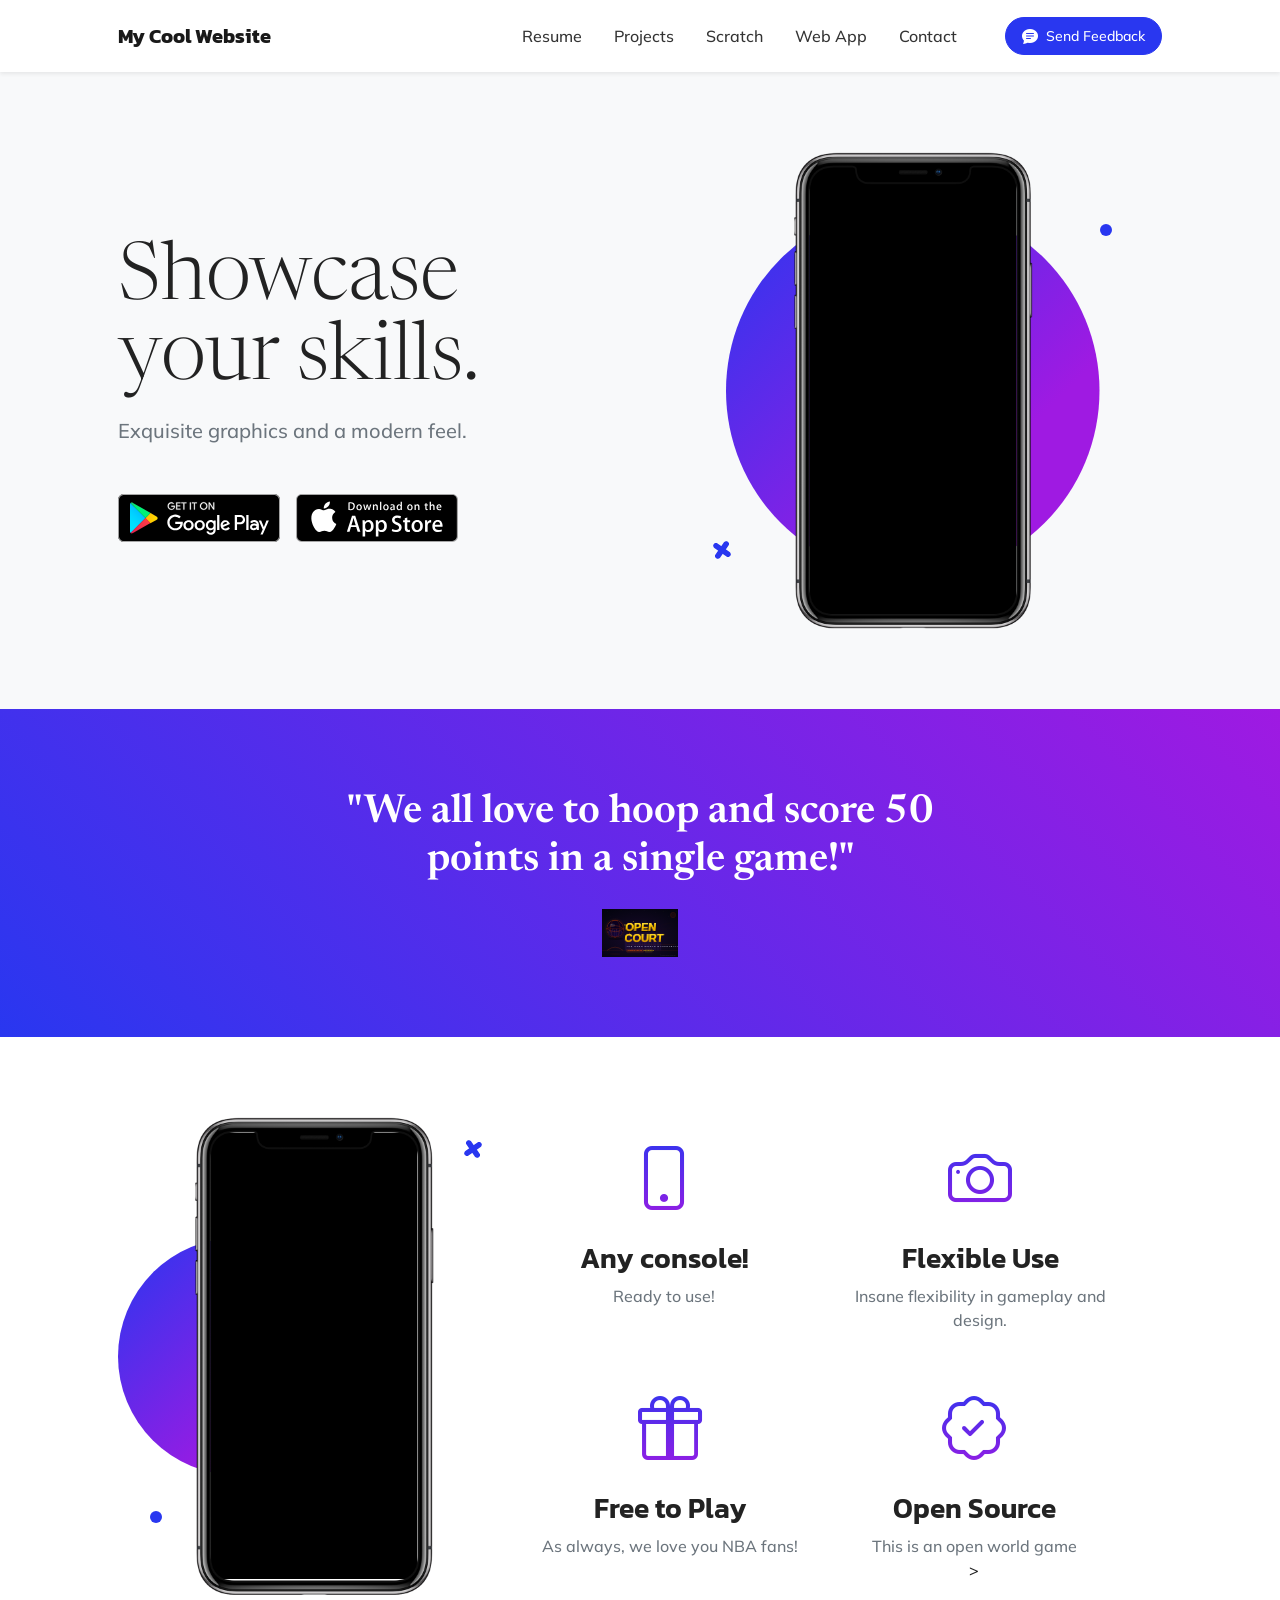
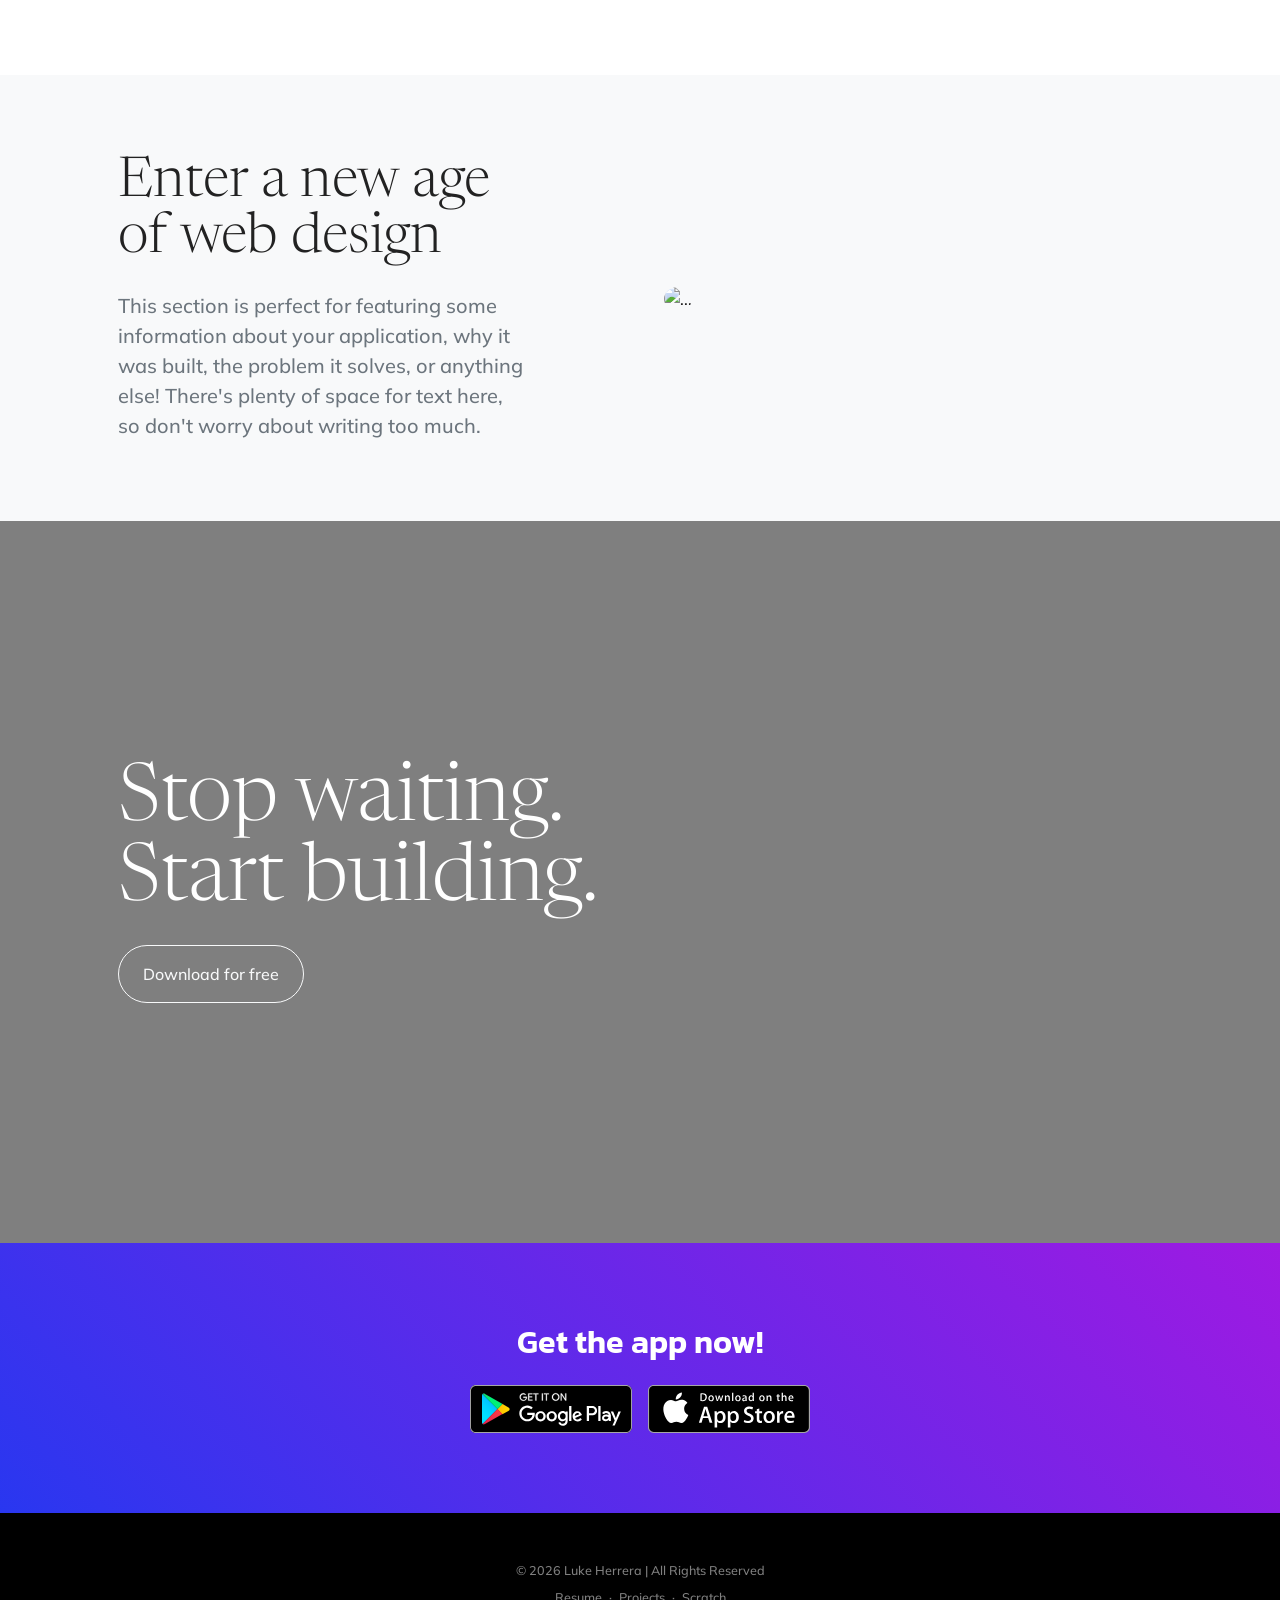
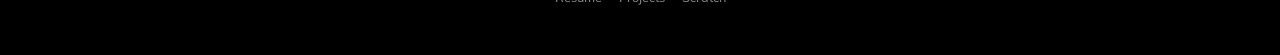
==== index.html @ caa9b6da "first commit" ====
<!DOCTYPE html>
<html lang="en">
    <head>
        <meta charset="utf-8" />
        <meta name="viewport" content="width=device-width, initial-scale=1, shrink-to-fit=no" />
        <meta name="description" content="" />
        <meta name="author" content="" />
        <title>NBA Time!</title>
        <link rel="icon" type="image/x-icon" href="assets/favicon.ico" />
        <!-- Bootstrap icons-->
        <link href="https://cdn.jsdelivr.net/npm/bootstrap-icons@1.5.0/font/bootstrap-icons.css" rel="stylesheet" />
        <!-- Google fonts-->
        <link rel="preconnect" href="https://fonts.gstatic.com" />
        <link href="https://fonts.googleapis.com/css2?family=Newsreader:ital,wght@0,600;1,600&amp;display=swap" rel="stylesheet" />
        <link href="https://fonts.googleapis.com/css2?family=Mulish:ital,wght@0,300;0,500;0,600;0,700;1,300;1,500;1,600;1,700&amp;display=swap" rel="stylesheet" />
        <link href="https://fonts.googleapis.com/css2?family=Kanit:ital,wght@0,400;1,400&amp;display=swap" rel="stylesheet" />
        <!-- Core theme CSS (includes Bootstrap)-->
        <link href="css/styles.css" rel="stylesheet" />
        <link href="css/custom.css" rel="stylesheet" />
    </head>
    <body id="page-top">
        <!-- Navigation-->
        <nav class="navbar navbar-expand-lg navbar-light fixed-top shadow-sm" id="mainNav">
            <div class="container px-5">
                <a class="navbar-brand fw-bold" href="index.html">My Cool Website</a>
                <button class="navbar-toggler" type="button" data-bs-toggle="collapse" data-bs-target="#navbarResponsive" aria-controls="navbarResponsive" aria-expanded="false" aria-label="Toggle navigation">
                    Menu
                    <i class="bi-list"></i>
                </button>
                <div class="collapse navbar-collapse" id="navbarResponsive">
                    <ul class="navbar-nav ms-auto me-4 my-3 my-lg-0">
                        <li class="nav-item"><a class="nav-link me-lg-3" href="about.html">Resume</a></li>
                        <li class="nav-item"><a class="nav-link me-lg-3" href="projects.html">Projects</a></li>
                        <li class="nav-item"><a class="nav-link me-lg-3" href="scratch.html">Scratch</a></li>
                        <li class="nav-item"><a class="nav-link me-lg-3" href="app.html">Web App</a></li>
                        <li class="nav-item"><a class="nav-link me-lg-3" href="#download">Contact</a></li>
                    </ul>
                    <button class="btn btn-primary rounded-pill px-3 mb-2 mb-lg-0" data-bs-toggle="modal" data-bs-target="#feedbackModal">
                        <span class="d-flex align-items-center">
                            <i class="bi-chat-text-fill me-2"></i>
                            <span class="small">Send Feedback</span>
                        </span>
                    </button>
                </div>
            </div>
        </nav>
        <!-- Mashead header-->
        <header class="masthead">
            <div class="container px-5">
                <div class="row gx-5 align-items-center">
                    <div class="col-lg-6">
                        <!-- Mashead text and app badges-->
                        <div class="mb-5 mb-lg-0 text-center text-lg-start">
                            <h1 class="display-1 lh-1 mb-3">Showcase your skills.</h1>
                            <p class="lead fw-normal text-muted mb-5">Exquisite graphics and a modern feel.</p>
                            <div class="d-flex flex-column flex-lg-row align-items-center">
                                <a class="me-lg-3 mb-4 mb-lg-0" href="#!"><img class="app-badge" src="assets/img/google-play-badge.svg" alt="..." /></a>
                                <a href="#!"><img class="app-badge" src="assets/img/app-store-badge.svg" alt="..." /></a>
                            </div>
                        </div>
                    </div>
                    <div class="col-lg-6">
                        <!-- Masthead device mockup feature-->
                        <div class="masthead-device-mockup">
                            <svg class="circle" viewBox="0 0 100 100" xmlns="http://www.w3.org/2000/svg">
                                <defs>
                                    <linearGradient id="circleGradient" gradientTransform="rotate(45)">
                                        <stop class="gradient-start-color" offset="0%"></stop>
                                        <stop class="gradient-end-color" offset="100%"></stop>
                                    </linearGradient>
                                </defs>
                                <circle cx="50" cy="50" r="50"></circle></svg
                            ><svg class="shape-1 d-none d-sm-block" viewBox="0 0 240.83 240.83" xmlns="http://www.w3.org/2000/svg">
                                <rect x="-32.54" y="78.39" width="305.92" height="84.05" rx="42.03" transform="translate(120.42 -49.88) rotate(45)"></rect>
                                <rect x="-32.54" y="78.39" width="305.92" height="84.05" rx="42.03" transform="translate(-49.88 120.42) rotate(-45)"></rect></svg
                            ><svg class="shape-2 d-none d-sm-block" viewBox="0 0 100 100" xmlns="http://www.w3.org/2000/svg"><circle cx="50" cy="50" r="50"></circle></svg>
                            <div class="device-wrapper">
                                <div class="device" data-device="iPhoneX" data-orientation="portrait" data-color="black">
                                    <div class="screen bg-black">
                                        <!-- PUT CONTENTS HERE:-->
                                        <!-- * * This can be a video, image, or just about anything else.-->
                                        <!-- * * Set the max width of your media to 100% and the height to-->
                                        <!-- * * 100% like the demo example below.-->
                                        <video muted="muted" autoplay="" loop="" style="max-width: 100%; height: 100%"><source src="assets/img/demo-screen.mp4" type="video/mp4" /></video>
                                    </div>
                                </div>
                            </div>
                        </div>
                    </div>
                </div>
            </div>
        </header>
        <!-- Quote/testimonial aside-->
        <aside class="text-center bg-gradient-primary-to-secondary">
            <div class="container px-5">
                <div class="row gx-5 justify-content-center">
                    <div class="col-xl-8">
                        <div class="h2 fs-1 text-white mb-4">"We all love to hoop and score 50 points in a single game!"</div>
                        <img src="assets/img/open-court-logo.svg" alt="..." style="height: 3rem" />
                    </div>
                </div>
            </div>
        </aside>
        <!-- App features section-->
        <section id="features">
            <div class="container px-5">
                <div class="row gx-5 align-items-center">
                    <div class="col-lg-8 order-lg-1 mb-5 mb-lg-0">
                        <div class="container-fluid px-5">
                            <div class="row gx-5">
                                <div class="col-md-6 mb-5">
                                    <!-- Feature item-->
                                    <div class="text-center">
                                        <i class="bi-phone icon-feature text-gradient d-block mb-3"></i>
                                        <h3 class="font-alt">Any console!</h3>
                                        <p class="text-muted mb-0">Ready to use!</p>
                                    </div>
                                </div>
                                <div class="col-md-6 mb-5">
                                    <!-- Feature item-->
                                    <div class="text-center">
                                        <i class="bi-camera icon-feature text-gradient d-block mb-3"></i>
                                        <h3 class="font-alt">Flexible Use</h3>
                                        <p class="text-muted mb-0">Insane flexibility in gameplay and design.</p>
                                    </div>
                                </div>
                            </div>
                            <div class="row">
                                <div class="col-md-6 mb-5 mb-md-0">
                                    <!-- Feature item-->
                                    <div class="text-center">
                                        <i class="bi-gift icon-feature text-gradient d-block mb-3"></i>
                                        <h3 class="font-alt">Free to Play</h3>
                                        <p class="text-muted mb-0">As always, we love you NBA fans!</p>
                                    </div>
                                </div>
                                <div class="col-md-6">
                                    <!-- Feature item-->
                                    <div class="text-center">
                                        <i class="bi-patch-check icon-feature text-gradient d-block mb-3"></i>
                                        <h3 class="font-alt">Open Source</h3>
                                        <p class="text-muted mb-0">This is an open world game</p>>
                                    </div>
                                </div>
                            </div>
                        </div>
                    </div>
                    <div class="col-lg-4 order-lg-0">
                        <!-- Features section device mockup-->
                        <div class="features-device-mockup">
                            <svg class="circle" viewBox="0 0 100 100" xmlns="http://www.w3.org/2000/svg">
                                <defs>
                                    <linearGradient id="circleGradient" gradientTransform="rotate(45)">
                                        <stop class="gradient-start-color" offset="0%"></stop>
                                        <stop class="gradient-end-color" offset="100%"></stop>
                                    </linearGradient>
                                </defs>
                                <circle cx="50" cy="50" r="50"></circle></svg
                            ><svg class="shape-1 d-none d-sm-block" viewBox="0 0 240.83 240.83" xmlns="http://www.w3.org/2000/svg">
                                <rect x="-32.54" y="78.39" width="305.92" height="84.05" rx="42.03" transform="translate(120.42 -49.88) rotate(45)"></rect>
                                <rect x="-32.54" y="78.39" width="305.92" height="84.05" rx="42.03" transform="translate(-49.88 120.42) rotate(-45)"></rect></svg
                            ><svg class="shape-2 d-none d-sm-block" viewBox="0 0 100 100" xmlns="http://www.w3.org/2000/svg"><circle cx="50" cy="50" r="50"></circle></svg>
                            <div class="device-wrapper">
                                <div class="device" data-device="iPhoneX" data-orientation="portrait" data-color="black">
                                    <div class="screen bg-black">
                                        <!-- PUT CONTENTS HERE:-->
                                        <!-- * * This can be a video, image, or just about anything else.-->
                                        <!-- * * Set the max width of your media to 100% and the height to-->
                                        <!-- * * 100% like the demo example below.-->
                                        <video muted="muted" autoplay="" loop="" style="max-width: 100%; height: 100%"><source src="assets/img/demo-screen.mp4" type="video/mp4" /></video>
                                    </div>
                                </div>
                            </div>
                        </div>
                    </div>
                </div>
            </div>
        </section>
        <!-- Basic features section-->
        <section class="bg-light">
            <div class="container px-5">
                <div class="row gx-5 align-items-center justify-content-center justify-content-lg-between">
                    <div class="col-12 col-lg-5">
                        <h2 class="display-4 lh-1 mb-4">Enter a new age of web design</h2>
                        <p class="lead fw-normal text-muted mb-5 mb-lg-0">This section is perfect for featuring some information about your application, why it was built, the problem it solves, or anything else! There's plenty of space for text here, so don't worry about writing too much.</p>
                    </div>
                    <div class="col-sm-8 col-md-6">
                        <div class="px-5 px-sm-0"><img class="img-fluid rounded-circle" src="https://source.unsplash.com/u8Jn2rzYIps/900x900" alt="..." /></div>
                    </div>
                </div>
            </div>
        </section>
        <!-- Call to action section-->
        <section class="cta">
            <div class="cta-content">
                <div class="container px-5">
                    <h2 class="text-white display-1 lh-1 mb-4">
                        Stop waiting.
                        <br />
                        Start building.
                    </h2>
                    <a class="btn btn-outline-light py-3 px-4 rounded-pill" href="https://startbootstrap.com/theme/new-age" target="_blank">Download for free</a>
                </div>
            </div>
        </section>
        <!-- App badge section-->
        <section class="bg-gradient-primary-to-secondary" id="download">
            <div class="container px-5">
                <h2 class="text-center text-white font-alt mb-4">Get the app now!</h2>
                <div class="d-flex flex-column flex-lg-row align-items-center justify-content-center">
                    <a class="me-lg-3 mb-4 mb-lg-0" href="#!"><img class="app-badge" src="assets/img/google-play-badge.svg" alt="..." /></a>
                    <a href="#!"><img class="app-badge" src="assets/img/app-store-badge.svg" alt="..." /></a>
                </div>
            </div>
        </section>
        <!-- Footer-->
        <footer class="bg-black text-center py-5">
            <div class="container px-5">
                <div class="text-white-50 small">
                    <div class="mb-2">&copy; 2026 Luke Herrera | All Rights Reserved</div>
                    <a href="about.html">Resume</a>
                    <span class="mx-1">&middot;</span>
                    <a href="projects.html">Projects</a>
                    <span class="mx-1">&middot;</span>
                    <a href="scratch.html">Scratch</a>
                </div>
            </div>
        </footer>
        <!-- Feedback Modal-->
        <div class="modal fade" id="feedbackModal" tabindex="-1" aria-labelledby="feedbackModalLabel" aria-hidden="true">
            <div class="modal-dialog modal-dialog-centered">
                <div class="modal-content">
                    <div class="modal-header bg-gradient-primary-to-secondary p-4">
                        <h5 class="modal-title font-alt text-white" id="feedbackModalLabel">Send feedback</h5>
                        <button class="btn-close btn-close-white" type="button" data-bs-dismiss="modal" aria-label="Close"></button>
                    </div>
                    <div class="modal-body border-0 p-4">
                        <!-- * * * * * * * * * * * * * * *-->
                        <!-- * * SB Forms Contact Form * *-->
                        <!-- * * * * * * * * * * * * * * *-->
                        <!-- This form is pre-integrated with SB Forms.-->
                        <!-- To make this form functional, sign up at-->
                        <!-- https://startbootstrap.com/solution/contact-forms-->
                        <!-- to get an API token!-->
                        <form id="contactForm" data-sb-form-api-token="API_TOKEN">
                            <!-- Name input-->
                            <div class="form-floating mb-3">
                                <input class="form-control" id="name" type="text" placeholder="Enter your name..." data-sb-validations="required" />
                                <label for="name">Full name</label>
                                <div class="invalid-feedback" data-sb-feedback="name:required">A name is required.</div>
                            </div>
                            <!-- Email address input-->
                            <div class="form-floating mb-3">
                                <input class="form-control" id="email" type="email" placeholder="name@example.com" data-sb-validations="required,email" />
                                <label for="email">Email address</label>
                                <div class="invalid-feedback" data-sb-feedback="email:required">An email is required.</div>
                                <div class="invalid-feedback" data-sb-feedback="email:email">Email is not valid.</div>
                            </div>
                            <!-- Phone number input-->
                            <div class="form-floating mb-3">
                                <input class="form-control" id="phone" type="tel" placeholder="(123) 456-7890" data-sb-validations="required" />
                                <label for="phone">Phone number</label>
                                <div class="invalid-feedback" data-sb-feedback="phone:required">A phone number is required.</div>
                            </div>
                            <!-- Message input-->
                            <div class="form-floating mb-3">
                                <textarea class="form-control" id="message" type="text" placeholder="Enter your message here..." style="height: 10rem" data-sb-validations="required"></textarea>
                                <label for="message">Message</label>
                                <div class="invalid-feedback" data-sb-feedback="message:required">A message is required.</div>
                            </div>
                            <!-- Submit success message-->
                            <!---->
                            <!-- This is what your users will see when the form-->
                            <!-- has successfully submitted-->
                            <div class="d-none" id="submitSuccessMessage">
                                <div class="text-center mb-3">
                                    <div class="fw-bolder">Form submission successful!</div>
                                    To activate this form, sign up at
                                    <br />
                                    <a href="https://startbootstrap.com/solution/contact-forms">https://startbootstrap.com/solution/contact-forms</a>
                                </div>
                            </div>
                            <!-- Submit error message-->
                            <!---->
                            <!-- This is what your users will see when there is-->
                            <!-- an error submitting the form-->
                            <div class="d-none" id="submitErrorMessage"><div class="text-center text-danger mb-3">Error sending message!</div></div>
                            <!-- Submit Button-->
                            <div class="d-grid"><button class="btn btn-primary rounded-pill btn-lg disabled" id="submitButton" type="submit">Submit</button></div>
                        </form>
                    </div>
                </div>
            </div>
        </div>
        <!-- Bootstrap core JS-->
        <script src="https://cdn.jsdelivr.net/npm/bootstrap@5.2.3/dist/js/bootstrap.bundle.min.js"></script>
        <!-- Core theme JS-->
        <script src="js/scripts.js"></script>
        <!-- * * * * * * * * * * * * * * * * * * * * * * * * * * * * * * * * * * * * * * * *-->
        <!-- * *                               SB Forms JS                               * *-->
        <!-- * * Activate your form at https://startbootstrap.com/solution/contact-forms * *-->
        <!-- * * * * * * * * * * * * * * * * * * * * * * * * * * * * * * * * * * * * * * * *-->
        <script src="https://cdn.startbootstrap.com/sb-forms-latest.js"></script>
    </body>
</html>
---- css/custom.css ----
/* Custom overrides for professional pages */
body { font-family: 'Mulish', Arial, sans-serif; color: #222; }
.header-brand { color: #0d6efd; }
.resume-item { margin-bottom: 1.5rem; }
.card { border-radius: 0.5rem; }
.navbar .nav-link { color: #333 !important; }
footer { font-size: 0.9rem; color: #666; }

header.bg-primary.text-white {
  position: relative;
  background-image: url('https://images.ctfassets.net/0wjmk6wgfops/4BBUxQ4lkEI2pjPSYqtrH7/689cbfdfa76ab363467bbd0c897ea9a3/AdobeStock_287502450.jpeg');
  background-size: cover;
  background-position: center;
  background-repeat: no-repeat;
  color: #fff;
}

header.bg-primary.text-white::before {
  content: '';
  position: absolute;
  inset: 0;
  background: rgba(41, 55, 240, 0.55);
  mix-blend-mode: multiply;
}

header.bg-primary.text-white .container {
  position: relative;
  z-index: 1;
}

/* Utility layout blocks */
.block-left { float:left; width:65%; }
.block-right { float:right; width:30%; }
.block-center { text-align:center; }
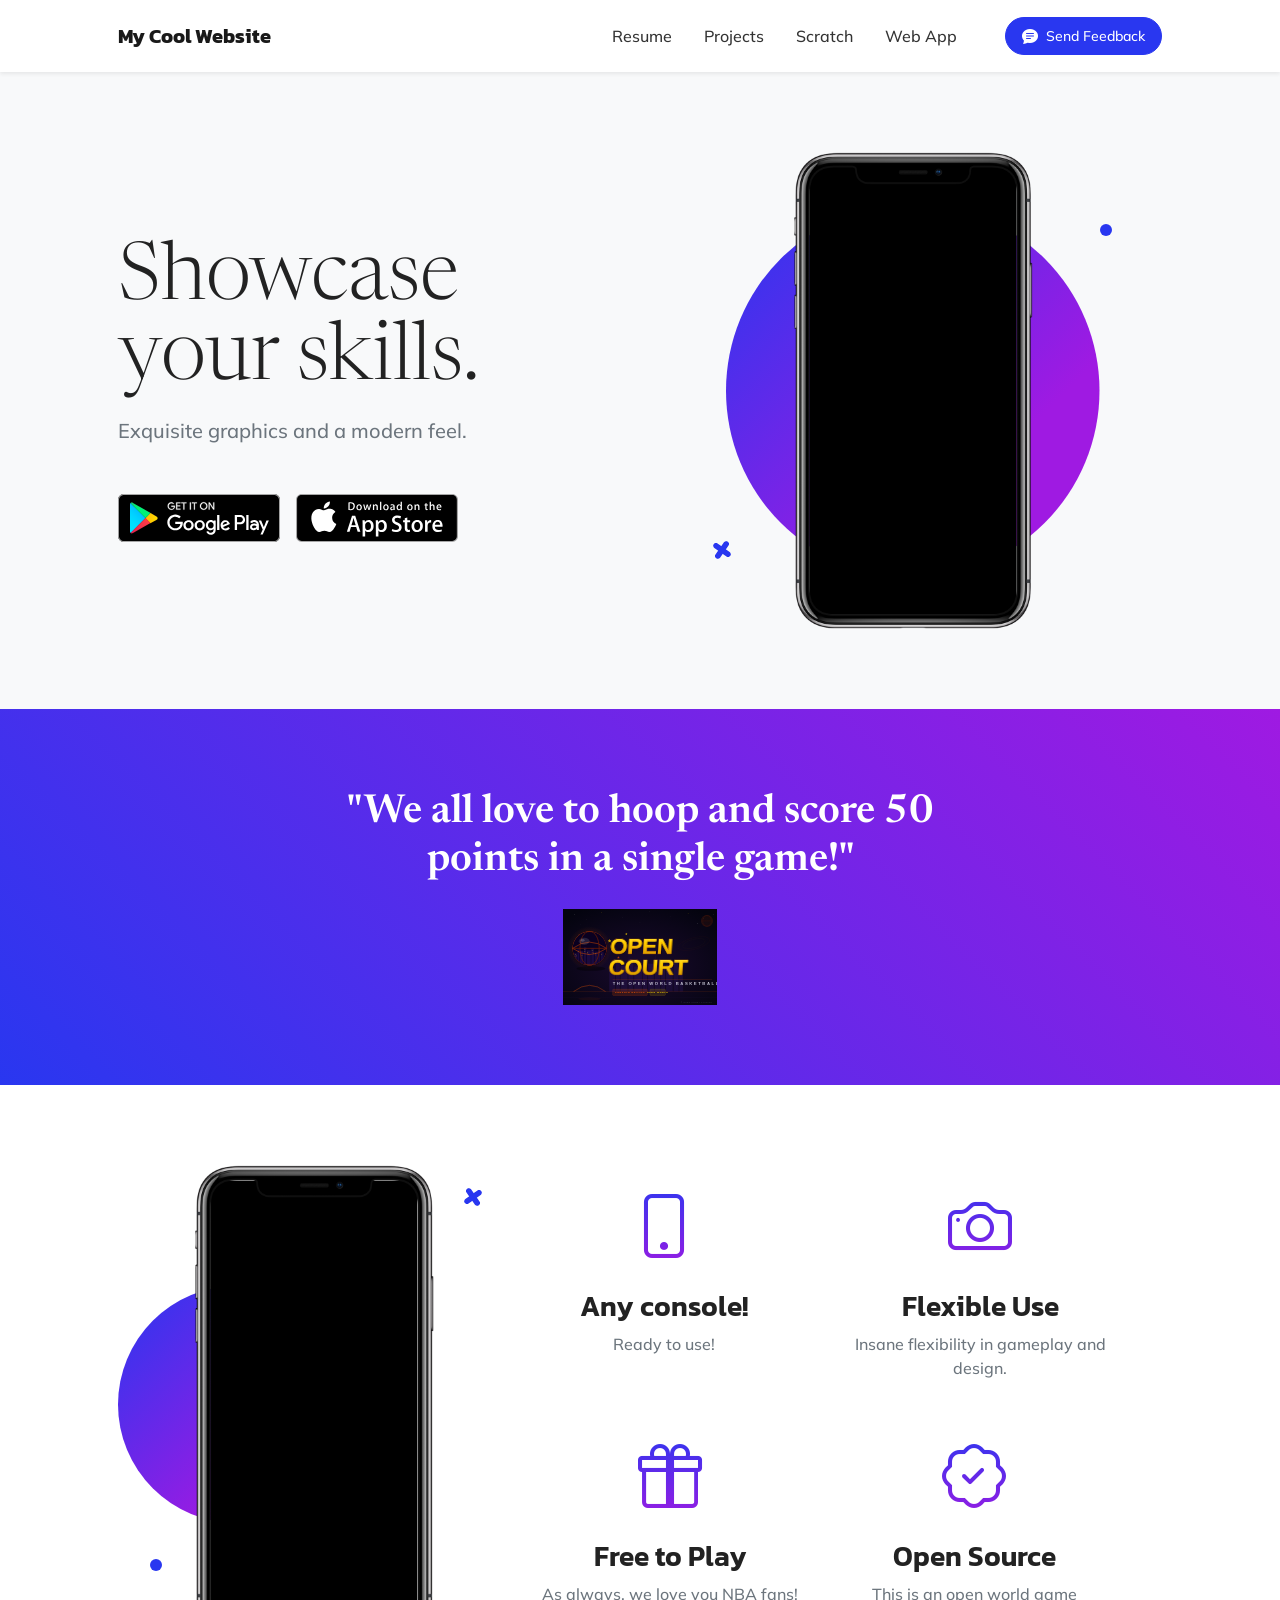
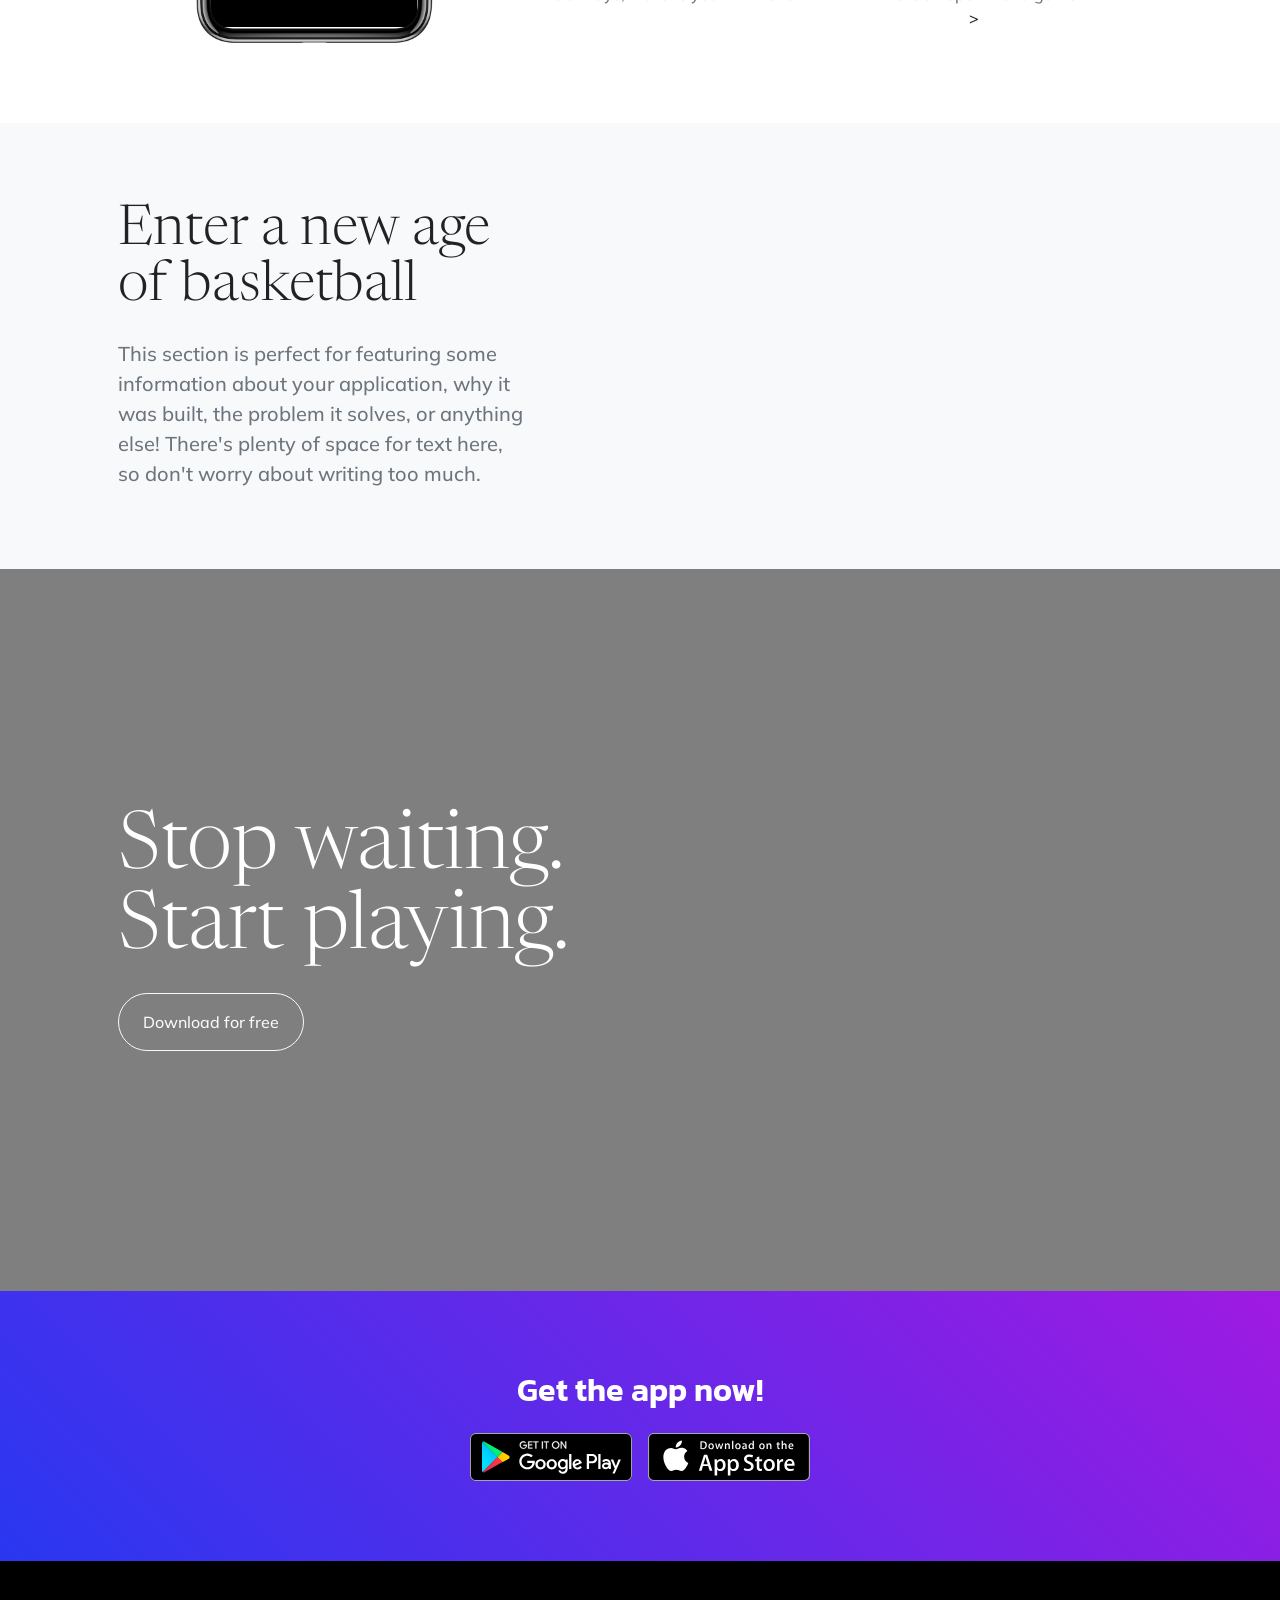
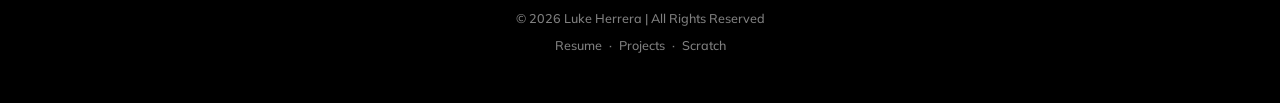
==== commit 321b8193: "Removed contact section on home page" ====
--- a/index.html
+++ b/index.html
@@ -33,7 +33,7 @@
                         <li class="nav-item"><a class="nav-link me-lg-3" href="projects.html">Projects</a></li>
                         <li class="nav-item"><a class="nav-link me-lg-3" href="scratch.html">Scratch</a></li>
                         <li class="nav-item"><a class="nav-link me-lg-3" href="app.html">Web App</a></li>
-                        <li class="nav-item"><a class="nav-link me-lg-3" href="#download">Contact</a></li>
+                    
                     </ul>
                     <button class="btn btn-primary rounded-pill px-3 mb-2 mb-lg-0" data-bs-toggle="modal" data-bs-target="#feedbackModal">
                         <span class="d-flex align-items-center">
@@ -96,7 +96,7 @@
                 <div class="row gx-5 justify-content-center">
                     <div class="col-xl-8">
                         <div class="h2 fs-1 text-white mb-4">"We all love to hoop and score 50 points in a single game!"</div>
-                        <img src="assets/img/open-court-logo.svg" alt="..." style="height: 3rem" />
+                        <img src="assets/img/open-court-logo.svg" alt="..." style="height: 6rem" />
                     </div>
                 </div>
             </div>
@@ -181,12 +181,10 @@
             <div class="container px-5">
                 <div class="row gx-5 align-items-center justify-content-center justify-content-lg-between">
                     <div class="col-12 col-lg-5">
-                        <h2 class="display-4 lh-1 mb-4">Enter a new age of web design</h2>
+                        <h2 class="display-4 lh-1 mb-4">Enter a new age of basketball</h2>
                         <p class="lead fw-normal text-muted mb-5 mb-lg-0">This section is perfect for featuring some information about your application, why it was built, the problem it solves, or anything else! There's plenty of space for text here, so don't worry about writing too much.</p>
                     </div>
-                    <div class="col-sm-8 col-md-6">
-                        <div class="px-5 px-sm-0"><img class="img-fluid rounded-circle" src="https://source.unsplash.com/u8Jn2rzYIps/900x900" alt="..." /></div>
-                    </div>
+        
                 </div>
             </div>
         </section>
@@ -197,9 +195,9 @@
                     <h2 class="text-white display-1 lh-1 mb-4">
                         Stop waiting.
                         <br />
-                        Start building.
+                        Start playing.
                     </h2>
-                    <a class="btn btn-outline-light py-3 px-4 rounded-pill" href="https://startbootstrap.com/theme/new-age" target="_blank">Download for free</a>
+                    <a class="btn btn-outline-light py-3 px-4 rounded-pill" href="https://www.apple.com/app-store/" target="_blank">Download for free</a>
                 </div>
             </div>
         </section>
